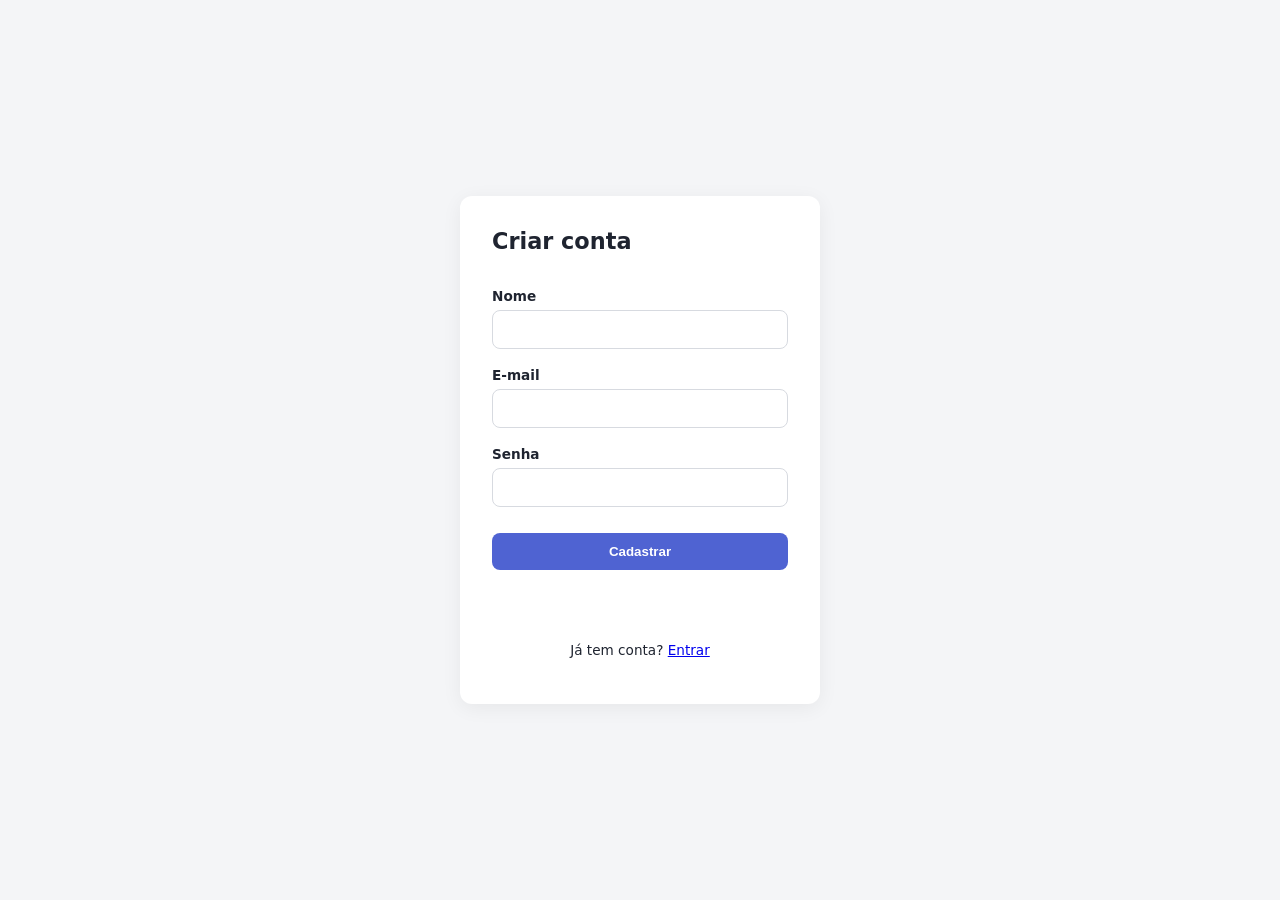
==== frontend/cadastro.html @ 6d0801cf "Criei a estutura base do projeto e adicionei a estrutura de cada pasta" ====
<!DOCTYPE html>
<html lang="pt-br">
<head>
  <meta charset="UTF-8">
  <title>Cadastro</title>
  <link rel="stylesheet" href="style.css">
</head>
<body>
  <main class="container">
    <form id="form-cadastro" class="card">
      <h1>Criar conta</h1>

      <label for="nome">Nome</label>
      <input type="text" id="nome" required>

      <label for="email">E-mail</label>
      <input type="email" id="email" required>

      <label for="senha">Senha</label>
      <input type="password" id="senha" required minlength="6">

      <button type="submit">Cadastrar</button>

      <p id="mensagem" class="mensagem"></p>

      <p class="link">Já tem conta? <a href="index.html">Entrar</a></p>
    </form>
  </main>

  <script src="script.js"></script>
</body>
</html>
---- frontend/style.css ----
* {
  box-sizing: border-box;
}

body {
  margin: 0;
  font-family: system-ui, -apple-system, "Segoe UI", sans-serif;
  background: #f4f5f7;
  color: #1f2430;
}

.container {
  min-height: 100vh;
  display: flex;
  align-items: center;
  justify-content: center;
  padding: 24px;
}

.card {
  background: #ffffff;
  width: 100%;
  max-width: 360px;
  padding: 32px;
  border-radius: 12px;
  box-shadow: 0 4px 20px rgba(0, 0, 0, 0.06);
  display: flex;
  flex-direction: column;
  gap: 6px;
}

h1 {
  margin: 0 0 16px;
  font-size: 1.4rem;
}

label {
  font-size: 0.85rem;
  font-weight: 600;
  margin-top: 12px;
}

input {
  padding: 10px 12px;
  border: 1px solid #d7dae0;
  border-radius: 8px;
  font-size: 0.95rem;
}

input:focus {
  outline: none;
  border-color: #4f63d2;
}

button {
  margin-top: 20px;
  padding: 11px;
  border: none;
  border-radius: 8px;
  background: #4f63d2;
  color: white;
  font-weight: 600;
  cursor: pointer;
}

button:hover {
  background: #4054b8;
}

.mensagem {
  min-height: 18px;
  font-size: 0.85rem;
  margin-top: 12px;
}

.mensagem.erro {
  color: #d0342c;
}

.mensagem.sucesso {
  color: #1a8f4c;
}

.link {
  text-align: center;
  font-size: 0.85rem;
  margin-top: 16px;
}
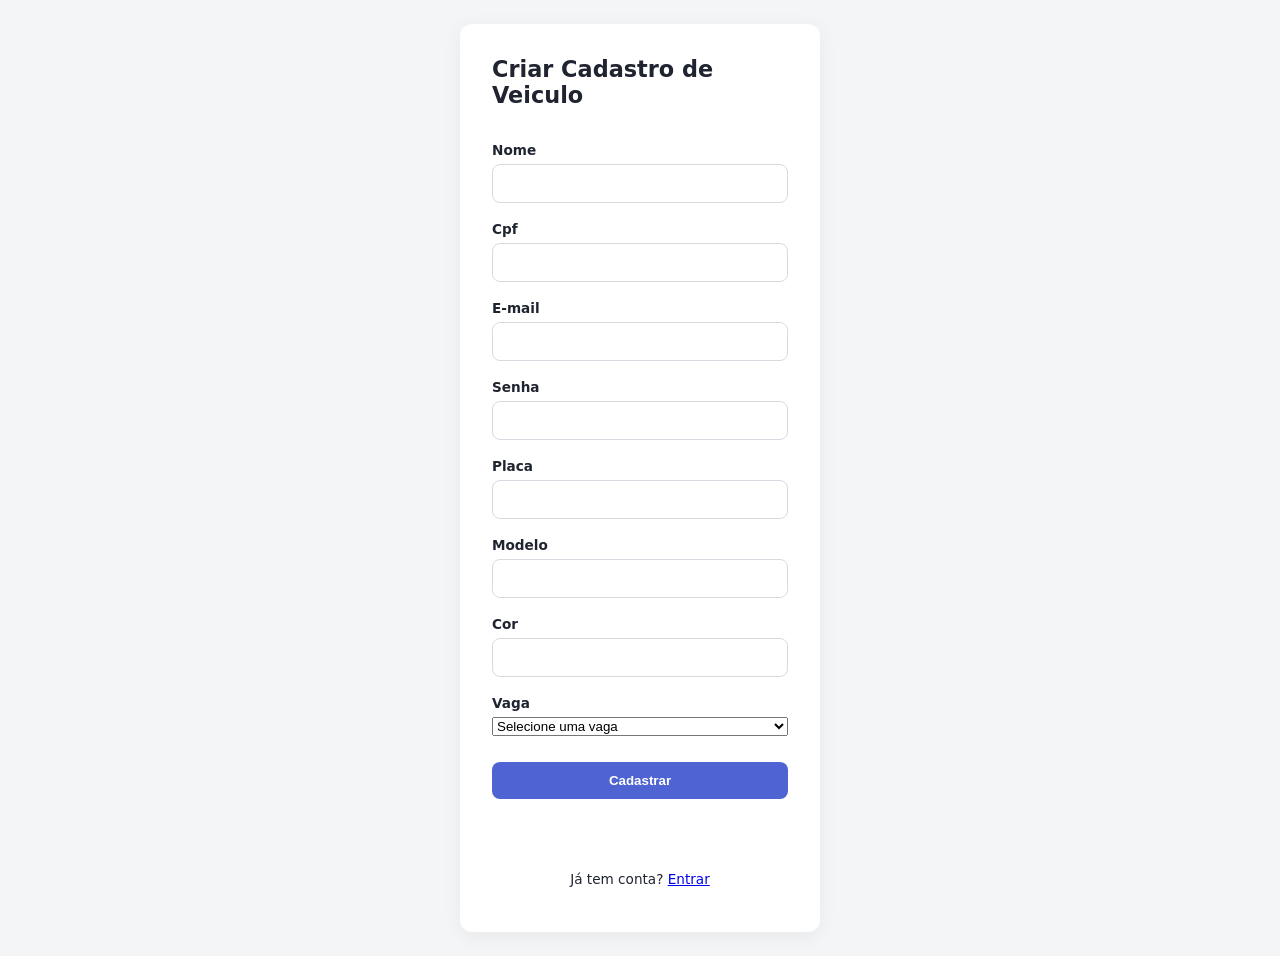
==== commit 17bac086: "adicionei na parte de cadastro adicionar informaçoes do carro e seleçao de vaga" ====
--- a/frontend/cadastro.html
+++ b/frontend/cadastro.html
@@ -8,16 +8,38 @@
 <body>
   <main class="container">
     <form id="form-cadastro" class="card">
-      <h1>Criar conta</h1>
+      <h1>Criar Cadastro de Veiculo</h1>
 
       <label for="nome">Nome</label>
       <input type="text" id="nome" required>
+
+      <label for="cpf">Cpf</label>  
+      <input type="text" id="cpf"> <!-- aqui eu o cpf ta no tipo texto poque ele ta sendo recebido como um identificador -->
 
       <label for="email">E-mail</label>
       <input type="email" id="email" required>
 
       <label for="senha">Senha</label>
       <input type="password" id="senha" required minlength="6">
+
+      <label for="placa">Placa</label>
+      <input type="text"  id="placa">
+
+      <label for="modelo">Modelo</label>
+      <input type="text"  id="modelo">
+
+      <label for="cor">Cor</label>
+      <input type="text" id="cor">
+
+      <label for="vaga">Vaga</label>
+      <select id="vaga" required>
+         <option value="">Selecione uma vaga</option>
+    <option value="A01">A01</option>
+    <option value="A02">A02</option>
+    <option value="A03">A03</option>
+    <option value="A04">A04</option>
+    <option value="A05">A05</option>
+      </select>
 
       <button type="submit">Cadastrar</button>
 
